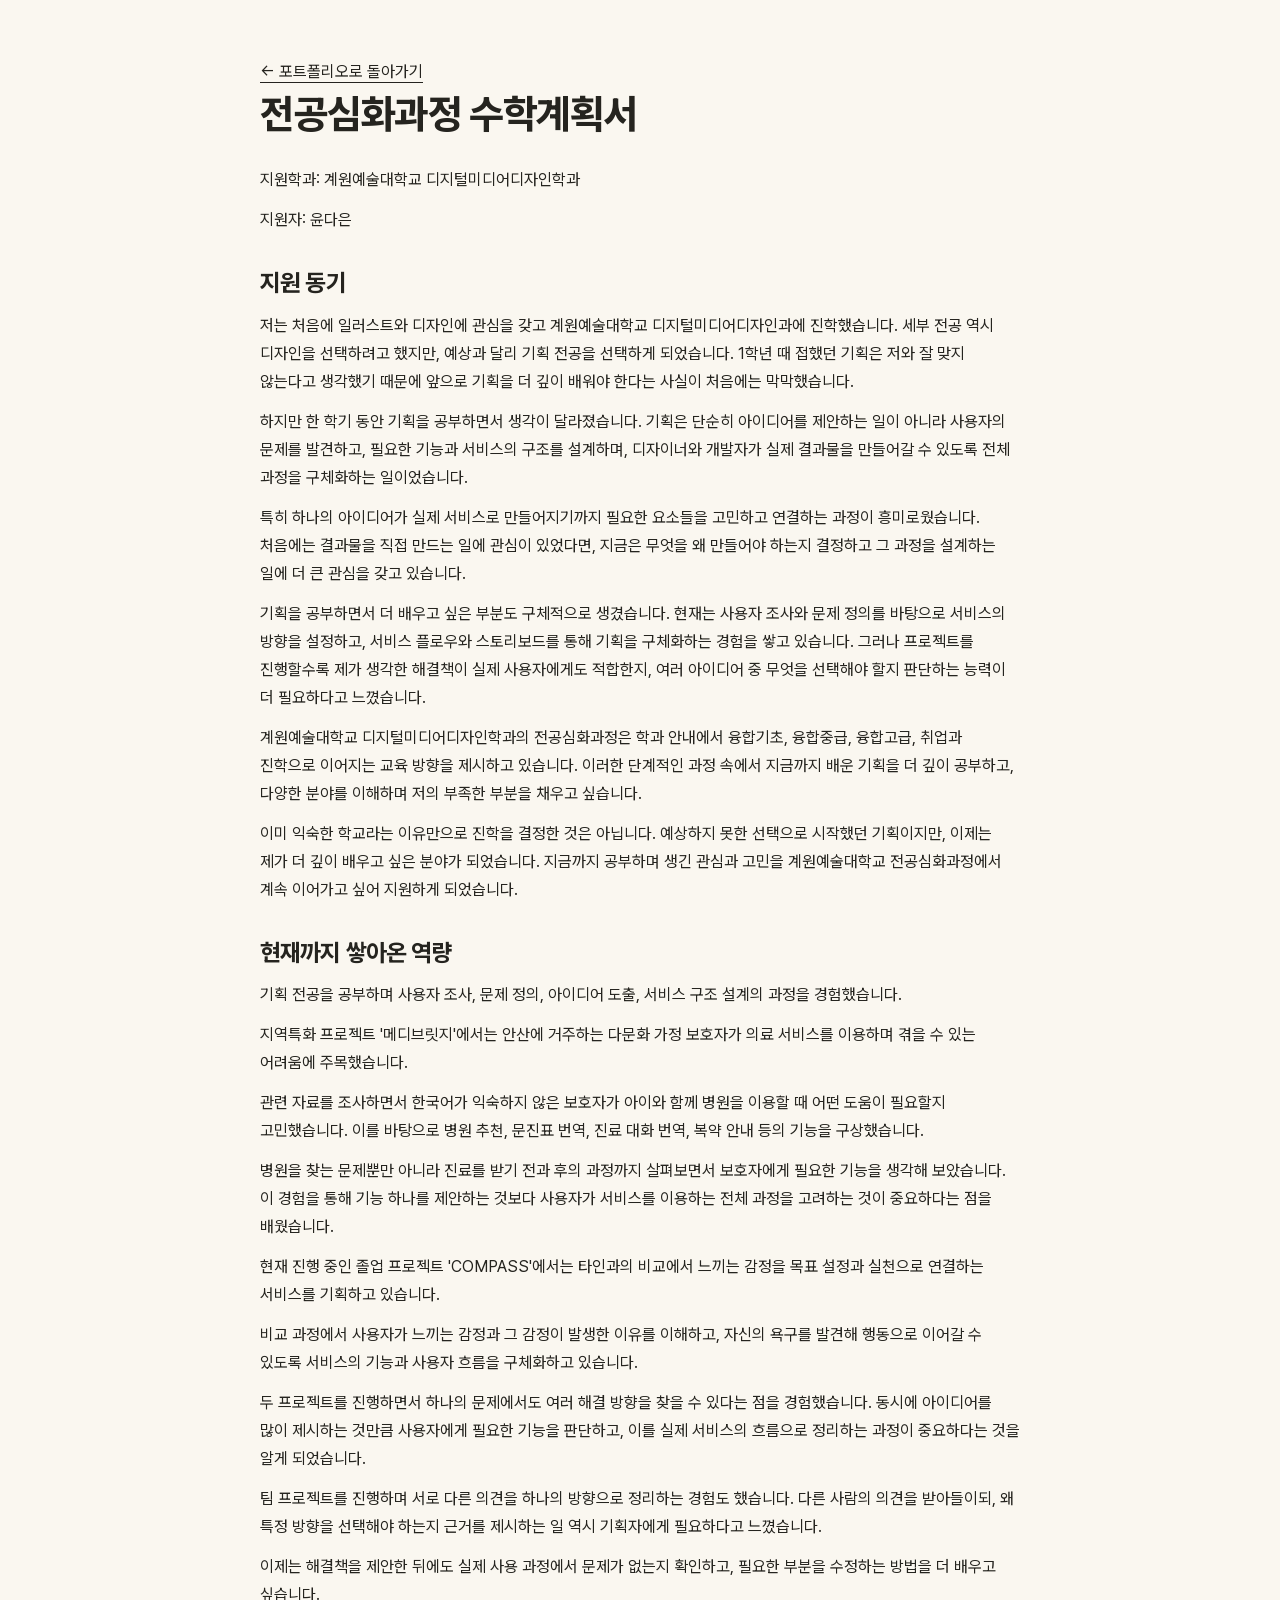
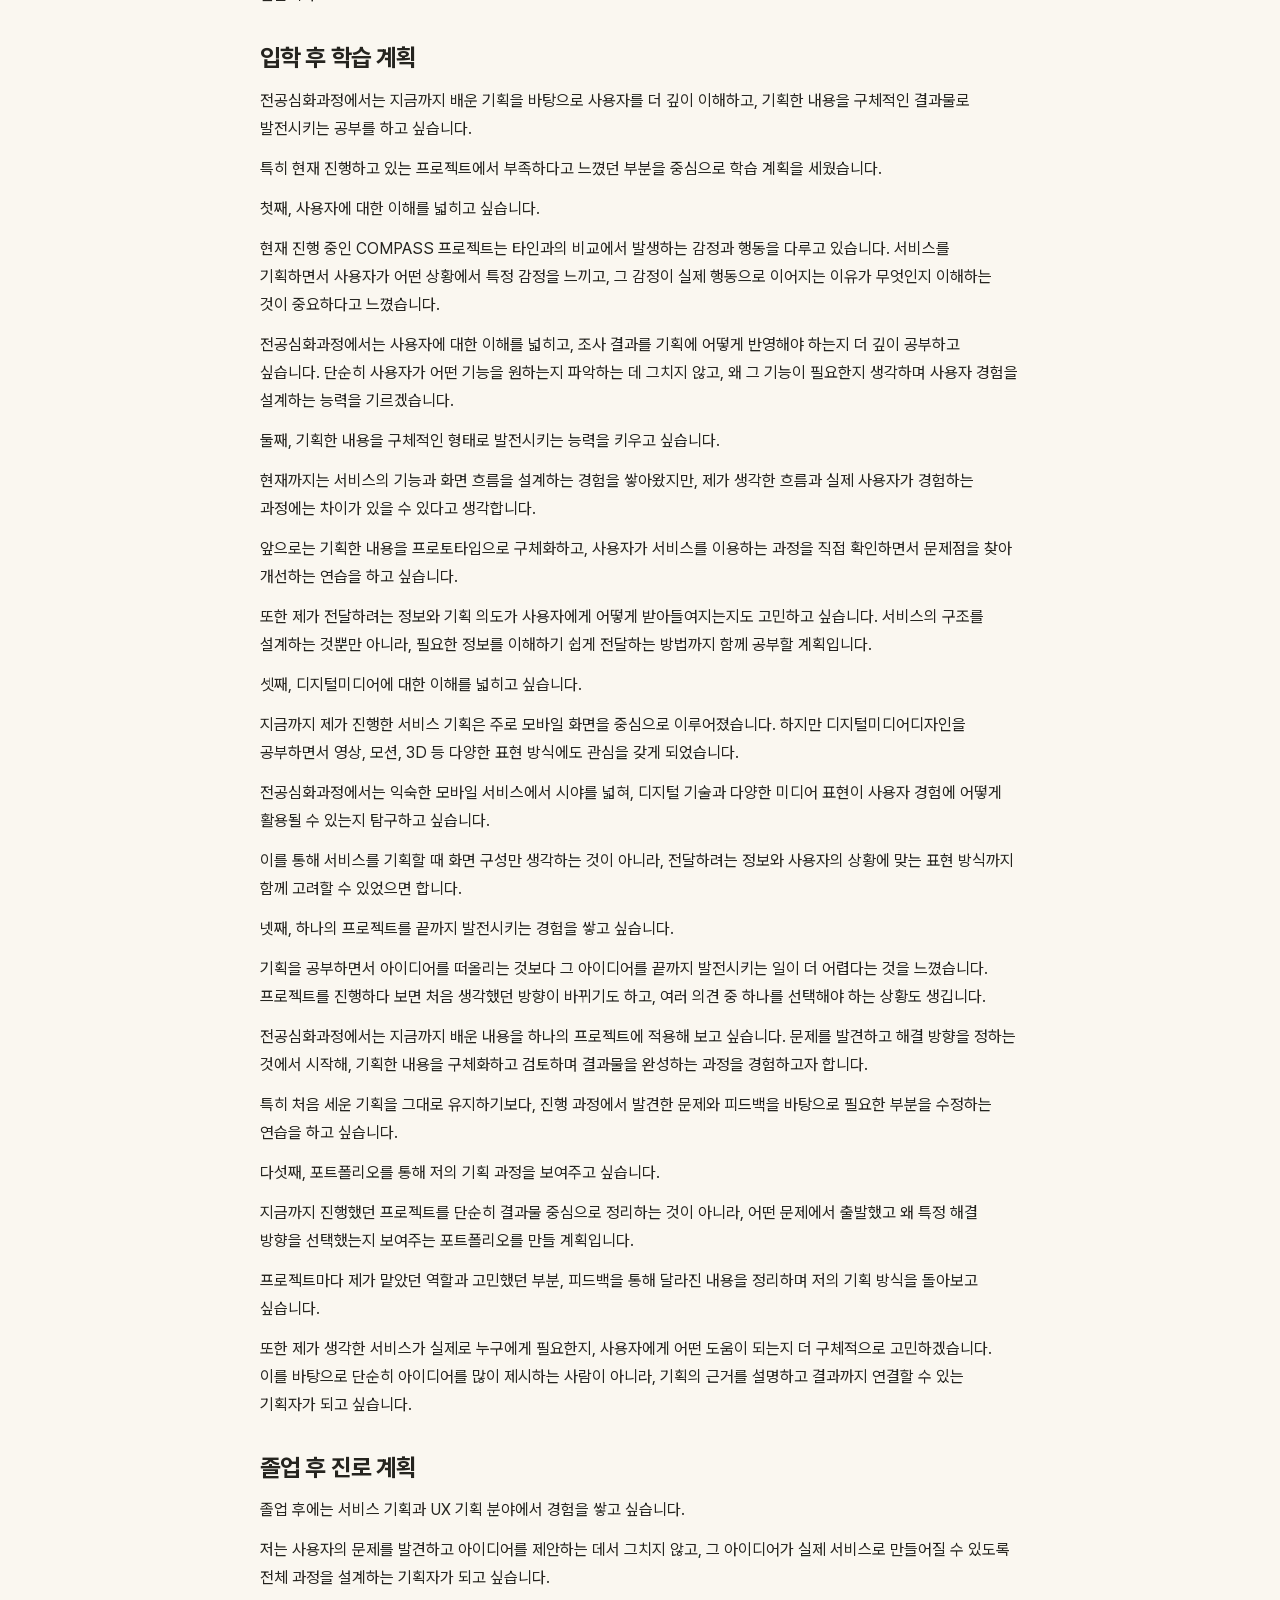
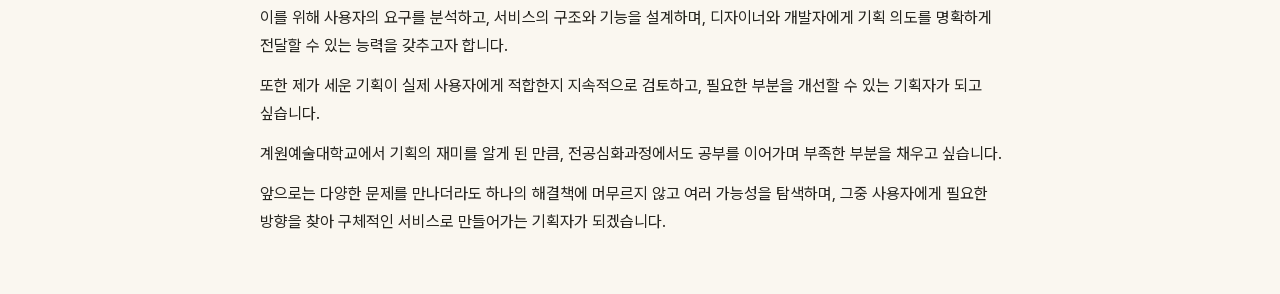
==== study-plan.html @ 2da757cf "Expand portfolio project details and add study plan" ====
<!DOCTYPE html><html lang="ko"><head><meta charset="utf-8"><meta name="viewport" content="width=device-width,initial-scale=1"><title>전공심화과정 수학계획서 | 윤다은</title><link rel="stylesheet" href="style.css"><style>
.plan{max-width:760px;padding-block:58px}.plan h2{font-size:24px;margin-top:32px}.plan h1{margin-bottom:24px}.plan p{margin-top:12px}
@media print{@page{size:A4;margin:18mm 20mm}body{background:white;color:#24211e;font-size:11pt;line-height:1.65}.plan{width:auto;max-width:none;padding:0}.plan h1{font-size:23pt}.plan h2{font-size:15pt;break-after:avoid}.plan a{display:none}.plan p{orphans:2;widows:2}}
</style></head><body><main class="wrap plan"><a href="index.html#guide">← 포트폴리오로 돌아가기</a><h1>전공심화과정 수학계획서</h1><p>지원학과: 계원예술대학교 디지털미디어디자인학과</p><p>지원자: 윤다은</p><h2>지원 동기</h2><p>저는 처음에 일러스트와 디자인에 관심을 갖고 계원예술대학교 디지털미디어디자인과에 진학했습니다. 세부 전공 역시 디자인을 선택하려고 했지만, 예상과 달리 기획 전공을 선택하게 되었습니다. 1학년 때 접했던 기획은 저와 잘 맞지 않는다고 생각했기 때문에 앞으로 기획을 더 깊이 배워야 한다는 사실이 처음에는 막막했습니다.</p><p>하지만 한 학기 동안 기획을 공부하면서 생각이 달라졌습니다. 기획은 단순히 아이디어를 제안하는 일이 아니라 사용자의 문제를 발견하고, 필요한 기능과 서비스의 구조를 설계하며, 디자이너와 개발자가 실제 결과물을 만들어갈 수 있도록 전체 과정을 구체화하는 일이었습니다.</p><p>특히 하나의 아이디어가 실제 서비스로 만들어지기까지 필요한 요소들을 고민하고 연결하는 과정이 흥미로웠습니다. 처음에는 결과물을 직접 만드는 일에 관심이 있었다면, 지금은 무엇을 왜 만들어야 하는지 결정하고 그 과정을 설계하는 일에 더 큰 관심을 갖고 있습니다.</p><p>기획을 공부하면서 더 배우고 싶은 부분도 구체적으로 생겼습니다. 현재는 사용자 조사와 문제 정의를 바탕으로 서비스의 방향을 설정하고, 서비스 플로우와 스토리보드를 통해 기획을 구체화하는 경험을 쌓고 있습니다. 그러나 프로젝트를 진행할수록 제가 생각한 해결책이 실제 사용자에게도 적합한지, 여러 아이디어 중 무엇을 선택해야 할지 판단하는 능력이 더 필요하다고 느꼈습니다.</p><p>계원예술대학교 디지털미디어디자인학과의 전공심화과정은 학과 안내에서 융합기초, 융합중급, 융합고급, 취업과 진학으로 이어지는 교육 방향을 제시하고 있습니다. 이러한 단계적인 과정 속에서 지금까지 배운 기획을 더 깊이 공부하고, 다양한 분야를 이해하며 저의 부족한 부분을 채우고 싶습니다.</p><p>이미 익숙한 학교라는 이유만으로 진학을 결정한 것은 아닙니다. 예상하지 못한 선택으로 시작했던 기획이지만, 이제는 제가 더 깊이 배우고 싶은 분야가 되었습니다. 지금까지 공부하며 생긴 관심과 고민을 계원예술대학교 전공심화과정에서 계속 이어가고 싶어 지원하게 되었습니다.</p><h2>현재까지 쌓아온 역량</h2><p>기획 전공을 공부하며 사용자 조사, 문제 정의, 아이디어 도출, 서비스 구조 설계의 과정을 경험했습니다.</p><p>지역특화 프로젝트 &#x27;메디브릿지&#x27;에서는 안산에 거주하는 다문화 가정 보호자가 의료 서비스를 이용하며 겪을 수 있는 어려움에 주목했습니다.</p><p>관련 자료를 조사하면서 한국어가 익숙하지 않은 보호자가 아이와 함께 병원을 이용할 때 어떤 도움이 필요할지 고민했습니다. 이를 바탕으로 병원 추천, 문진표 번역, 진료 대화 번역, 복약 안내 등의 기능을 구상했습니다.</p><p>병원을 찾는 문제뿐만 아니라 진료를 받기 전과 후의 과정까지 살펴보면서 보호자에게 필요한 기능을 생각해 보았습니다. 이 경험을 통해 기능 하나를 제안하는 것보다 사용자가 서비스를 이용하는 전체 과정을 고려하는 것이 중요하다는 점을 배웠습니다.</p><p>현재 진행 중인 졸업 프로젝트 &#x27;COMPASS&#x27;에서는 타인과의 비교에서 느끼는 감정을 목표 설정과 실천으로 연결하는 서비스를 기획하고 있습니다.</p><p>비교 과정에서 사용자가 느끼는 감정과 그 감정이 발생한 이유를 이해하고, 자신의 욕구를 발견해 행동으로 이어갈 수 있도록 서비스의 기능과 사용자 흐름을 구체화하고 있습니다.</p><p>두 프로젝트를 진행하면서 하나의 문제에서도 여러 해결 방향을 찾을 수 있다는 점을 경험했습니다. 동시에 아이디어를 많이 제시하는 것만큼 사용자에게 필요한 기능을 판단하고, 이를 실제 서비스의 흐름으로 정리하는 과정이 중요하다는 것을 알게 되었습니다.</p><p>팀 프로젝트를 진행하며 서로 다른 의견을 하나의 방향으로 정리하는 경험도 했습니다. 다른 사람의 의견을 받아들이되, 왜 특정 방향을 선택해야 하는지 근거를 제시하는 일 역시 기획자에게 필요하다고 느꼈습니다.</p><p>이제는 해결책을 제안한 뒤에도 실제 사용 과정에서 문제가 없는지 확인하고, 필요한 부분을 수정하는 방법을 더 배우고 싶습니다.</p><h2>입학 후 학습 계획</h2><p>전공심화과정에서는 지금까지 배운 기획을 바탕으로 사용자를 더 깊이 이해하고, 기획한 내용을 구체적인 결과물로 발전시키는 공부를 하고 싶습니다.</p><p>특히 현재 진행하고 있는 프로젝트에서 부족하다고 느꼈던 부분을 중심으로 학습 계획을 세웠습니다.</p><p>첫째, 사용자에 대한 이해를 넓히고 싶습니다.</p><p>현재 진행 중인 COMPASS 프로젝트는 타인과의 비교에서 발생하는 감정과 행동을 다루고 있습니다. 서비스를 기획하면서 사용자가 어떤 상황에서 특정 감정을 느끼고, 그 감정이 실제 행동으로 이어지는 이유가 무엇인지 이해하는 것이 중요하다고 느꼈습니다.</p><p>전공심화과정에서는 사용자에 대한 이해를 넓히고, 조사 결과를 기획에 어떻게 반영해야 하는지 더 깊이 공부하고 싶습니다. 단순히 사용자가 어떤 기능을 원하는지 파악하는 데 그치지 않고, 왜 그 기능이 필요한지 생각하며 사용자 경험을 설계하는 능력을 기르겠습니다.</p><p>둘째, 기획한 내용을 구체적인 형태로 발전시키는 능력을 키우고 싶습니다.</p><p>현재까지는 서비스의 기능과 화면 흐름을 설계하는 경험을 쌓아왔지만, 제가 생각한 흐름과 실제 사용자가 경험하는 과정에는 차이가 있을 수 있다고 생각합니다.</p><p>앞으로는 기획한 내용을 프로토타입으로 구체화하고, 사용자가 서비스를 이용하는 과정을 직접 확인하면서 문제점을 찾아 개선하는 연습을 하고 싶습니다.</p><p>또한 제가 전달하려는 정보와 기획 의도가 사용자에게 어떻게 받아들여지는지도 고민하고 싶습니다. 서비스의 구조를 설계하는 것뿐만 아니라, 필요한 정보를 이해하기 쉽게 전달하는 방법까지 함께 공부할 계획입니다.</p><p>셋째, 디지털미디어에 대한 이해를 넓히고 싶습니다.</p><p>지금까지 제가 진행한 서비스 기획은 주로 모바일 화면을 중심으로 이루어졌습니다. 하지만 디지털미디어디자인을 공부하면서 영상, 모션, 3D 등 다양한 표현 방식에도 관심을 갖게 되었습니다.</p><p>전공심화과정에서는 익숙한 모바일 서비스에서 시야를 넓혀, 디지털 기술과 다양한 미디어 표현이 사용자 경험에 어떻게 활용될 수 있는지 탐구하고 싶습니다.</p><p>이를 통해 서비스를 기획할 때 화면 구성만 생각하는 것이 아니라, 전달하려는 정보와 사용자의 상황에 맞는 표현 방식까지 함께 고려할 수 있었으면 합니다.</p><p>넷째, 하나의 프로젝트를 끝까지 발전시키는 경험을 쌓고 싶습니다.</p><p>기획을 공부하면서 아이디어를 떠올리는 것보다 그 아이디어를 끝까지 발전시키는 일이 더 어렵다는 것을 느꼈습니다. 프로젝트를 진행하다 보면 처음 생각했던 방향이 바뀌기도 하고, 여러 의견 중 하나를 선택해야 하는 상황도 생깁니다.</p><p>전공심화과정에서는 지금까지 배운 내용을 하나의 프로젝트에 적용해 보고 싶습니다. 문제를 발견하고 해결 방향을 정하는 것에서 시작해, 기획한 내용을 구체화하고 검토하며 결과물을 완성하는 과정을 경험하고자 합니다.</p><p>특히 처음 세운 기획을 그대로 유지하기보다, 진행 과정에서 발견한 문제와 피드백을 바탕으로 필요한 부분을 수정하는 연습을 하고 싶습니다.</p><p>다섯째, 포트폴리오를 통해 저의 기획 과정을 보여주고 싶습니다.</p><p>지금까지 진행했던 프로젝트를 단순히 결과물 중심으로 정리하는 것이 아니라, 어떤 문제에서 출발했고 왜 특정 해결 방향을 선택했는지 보여주는 포트폴리오를 만들 계획입니다.</p><p>프로젝트마다 제가 맡았던 역할과 고민했던 부분, 피드백을 통해 달라진 내용을 정리하며 저의 기획 방식을 돌아보고 싶습니다.</p><p>또한 제가 생각한 서비스가 실제로 누구에게 필요한지, 사용자에게 어떤 도움이 되는지 더 구체적으로 고민하겠습니다. 이를 바탕으로 단순히 아이디어를 많이 제시하는 사람이 아니라, 기획의 근거를 설명하고 결과까지 연결할 수 있는 기획자가 되고 싶습니다.</p><h2>졸업 후 진로 계획</h2><p>졸업 후에는 서비스 기획과 UX 기획 분야에서 경험을 쌓고 싶습니다.</p><p>저는 사용자의 문제를 발견하고 아이디어를 제안하는 데서 그치지 않고, 그 아이디어가 실제 서비스로 만들어질 수 있도록 전체 과정을 설계하는 기획자가 되고 싶습니다.</p><p>이를 위해 사용자의 요구를 분석하고, 서비스의 구조와 기능을 설계하며, 디자이너와 개발자에게 기획 의도를 명확하게 전달할 수 있는 능력을 갖추고자 합니다.</p><p>또한 제가 세운 기획이 실제 사용자에게 적합한지 지속적으로 검토하고, 필요한 부분을 개선할 수 있는 기획자가 되고 싶습니다.</p><p>계원예술대학교에서 기획의 재미를 알게 된 만큼, 전공심화과정에서도 공부를 이어가며 부족한 부분을 채우고 싶습니다.</p><p>앞으로는 다양한 문제를 만나더라도 하나의 해결책에 머무르지 않고 여러 가능성을 탐색하며, 그중 사용자에게 필요한 방향을 찾아 구체적인 서비스로 만들어가는 기획자가 되겠습니다.</p></main></body></html>
---- style.css ----
@font-face{font-family:Pretendard;src:url('assets/PretendardVariable.woff2') format('woff2');font-weight:100 900;font-display:swap}
:root{--paper:#faf7f0;--ink:#25241f;--muted:#67645c;--line:#ddd8cf;--orange:#c84e0a;--pale:#f4e8d9;--white:#fffdf9;--gray:#ecebe7;--max:1120px}*{box-sizing:border-box}html{scroll-behavior:smooth;scroll-padding-top:92px}body{margin:0;background:var(--paper);color:var(--ink);font:16px/1.75 Pretendard,Arial,sans-serif;word-break:keep-all}body.modal-open{overflow:hidden}a{color:inherit;text-underline-offset:5px;text-decoration-thickness:1px}a:hover{color:var(--orange)}button{font:inherit;cursor:pointer}button:disabled{cursor:default}button,a,summary{touch-action:manipulation}a:focus-visible,button:focus-visible,summary:focus-visible{outline:3px solid var(--orange);outline-offset:5px}img{display:block;max-width:100%;height:auto}h1,h2,h3,p,figure,blockquote{margin:0}h1,h2,h3{line-height:1.4;letter-spacing:-.035em}h1{font-size:40px;font-weight:750}h2{font-size:30px;font-weight:720}h3{font-size:21px;font-weight:700}p+p{margin-top:16px}.wrap{width:min(var(--max),calc(100% - 80px));margin-inline:auto}.section{padding-block:88px;border-bottom:1px solid var(--line)}.eyebrow{display:block;color:var(--orange);font-size:12px;letter-spacing:.12em;font-weight:750;margin-bottom:14px}.lead{color:var(--muted);font-size:18px;margin-top:16px;max-width:770px}.section-head{margin-bottom:34px}.muted{color:var(--muted)}.btn{display:inline-flex;align-items:center;justify-content:center;gap:12px;border:1px solid var(--line);background:transparent;border-radius:4px;padding:11px 18px;line-height:1.5;text-decoration:none;font-size:14px;font-weight:600}.btn:hover{border-color:var(--orange)}.btn.primary{background:var(--orange);border-color:var(--orange);color:white}.btn:disabled{background:#eeece7;color:#8c8982;border-color:#ddd9d2}.actions{display:flex;gap:12px;flex-wrap:wrap;margin-top:28px}.text-link{font-size:14px;font-weight:650}.skip{position:fixed;left:16px;top:-100px;z-index:200;background:var(--white);padding:10px}.skip:focus{top:10px}.top-banner{height:190px;overflow:hidden;background:#f7efe1}.top-banner img{width:100%;height:100%;object-fit:cover;object-position:center 45%}.home-intro{display:grid;grid-template-columns:218px 1fr;gap:54px;padding-block:64px 72px;align-items:start}.profile{width:218px;aspect-ratio:3/4;object-fit:cover;border-radius:3px}.home-intro h1{font-size:34px;margin-bottom:23px}.home-intro .intro-copy{max-width:780px;color:#535149}.home-intro .intro-copy p{line-height:1.9}.personal{display:grid;grid-template-columns:1fr 1fr;gap:4px 24px;margin-top:24px;padding-top:18px;border-top:1px solid var(--line);font-size:13px;color:var(--muted)}.personal a{text-decoration:none}.site-nav{position:sticky;top:0;z-index:30;border-block:1px solid var(--line);background:rgba(250,247,240,.97)}.nav-inner{display:flex;align-items:center;justify-content:space-between;min-height:72px;gap:24px}.brand{display:flex;align-items:center;gap:10px;text-decoration:none;font-weight:750;font-size:14px;white-space:nowrap}.brand-dot{display:inline-block;width:17px;height:17px;background:var(--orange);border-radius:50%}.nav-links{display:flex;gap:25px}.nav-links a{text-decoration:none;font-size:12px;font-weight:650;letter-spacing:.015em;padding-block:22px;border-bottom:2px solid transparent}.nav-links a[aria-current]{color:var(--orange);border-bottom-color:var(--orange)}.document-grid{display:grid;grid-template-columns:1fr 1fr 1fr;gap:24px}.document-card{padding:27px;border:1px solid var(--line);border-radius:4px}.document-card p{font-size:14px;color:var(--muted);margin-top:10px}.jump-links{display:grid;gap:6px;margin-top:12px;font-size:14px}.two-col{display:grid;grid-template-columns:1fr 1fr;gap:60px}.subheading{font-size:18px;margin-bottom:22px}.timeline{margin:0;padding:0;list-style:none}.timeline li{display:grid;grid-template-columns:83px 1fr;gap:20px;padding-block:17px;border-bottom:1px solid var(--line)}.timeline li:first-child{padding-top:0}.timeline time{color:var(--muted);font-size:13px}.timeline strong{font-size:16px;font-weight:650}.timeline small{display:block;color:var(--muted);font-size:13px;line-height:1.7;margin-top:3px}.project-grid{display:grid;grid-template-columns:repeat(3,1fr);gap:30px 24px}.project-card{display:block;text-decoration:none;border:1px solid var(--line);border-radius:4px;overflow:hidden;background:var(--white)}.project-card:hover{border-color:#bf9c80}.project-card:hover h3{color:var(--orange)}.project-thumb{aspect-ratio:16/9;background:var(--gray);display:flex;align-items:center;justify-content:center}.project-thumb img{height:100%;width:100%;object-fit:cover;object-position:center top}.project-thumb .placeholder{border:0;min-height:0;font-size:12px}.project-copy{padding:22px}.project-copy h3{font-size:21px;margin-bottom:8px}.project-copy p{font-size:14px;line-height:1.8;min-height:52px;color:#55534d}.tags{display:flex;flex-wrap:wrap;gap:5px;margin-top:18px}.tag{font-size:11px;background:#eeeae3;padding:3px 7px;border-radius:2px;color:#5b5750}.project-meta{color:var(--muted);font-size:12px;margin-top:13px}.center-actions{text-align:center;margin-top:34px}.filters{display:flex;gap:8px;flex-wrap:wrap;margin-bottom:30px}.filter{border:1px solid var(--line);background:transparent;color:var(--muted);padding:9px 16px;border-radius:4px;font-size:13px}.filter[aria-pressed=true]{background:var(--ink);border-color:var(--ink);color:var(--white)}[hidden]{display:none!important}.filter-empty{padding:30px}.story-list{display:grid;gap:0}.story-row{display:grid;grid-template-columns:74px 1fr;gap:20px;padding-block:28px;border-bottom:1px solid var(--line)}.story-row:first-child{padding-top:0}.story-row:last-child{border-bottom:0;padding-bottom:0}.story-index{color:#a8a193;font-size:32px;font-weight:350}.story-row p{color:var(--muted);margin-top:10px;max-width:770px}.story-row a{display:inline-block;margin-top:15px}.working-grid{display:grid;grid-template-columns:repeat(3,1fr);gap:36px}.working-grid p{color:var(--muted);font-size:15px;margin-top:12px}.career-list details{border-bottom:1px solid var(--line);padding-block:18px}.career-list details:first-child{padding-top:0}.career-list summary{cursor:pointer;display:flex;align-items:center;justify-content:space-between;gap:20px;list-style:none;font-size:15px}.career-list summary::-webkit-details-marker{display:none}.career-list summary::after{content:'+';font-size:22px;color:var(--orange)}.career-list details[open] summary::after{content:'−'}.career-list time{display:block;font-size:12px;color:var(--muted)}.career-list details p{font-size:14px;color:var(--muted);padding-top:12px}.skills-table{width:100%;border-collapse:collapse;text-align:left;font-size:15px}.skills-table th{font-size:13px;color:var(--muted);padding:14px 18px;border-block:1px solid var(--line);font-weight:600}.skills-table td{padding:19px 18px;border-bottom:1px solid var(--line)}.skills-table td:first-child{font-weight:650;width:23%}.related{margin-top:30px}.related-links{display:grid;margin-top:12px;max-width:360px}.related-links a{padding-block:8px}.tool-list{display:grid;gap:0}.tool-row{display:grid;grid-template-columns:35px 1fr auto;align-items:center;gap:12px;padding-block:16px;border-bottom:1px solid var(--line)}.tool-symbol{height:30px;width:30px;border:1px solid #d9c9b5;color:var(--orange);display:grid;place-items:center;font-size:12px;font-weight:700;border-radius:4px}.tool-name{font-weight:650;font-size:16px}.tool-purpose{display:block;font-size:13px;color:var(--muted)}.rating{font-size:13px;color:var(--muted);font-variant-numeric:tabular-nums}.rating-bars{display:flex;gap:3px;margin-top:4px}.rating-bars i{width:10px;height:7px;background:#ded8ce}.rating-bars i.on{background:#756757}.contact-layout{display:flex;gap:40px;justify-content:space-between;align-items:center}.contact-art{width:170px;height:150px;object-fit:cover;object-position:center 60%;border-radius:4px}.contact-links{display:flex;gap:30px;flex-wrap:wrap;margin-top:26px;font-size:15px}.contact-links span{display:block;font-size:12px;color:var(--muted);margin-bottom:4px}.footer{display:flex;justify-content:space-between;align-items:center;gap:20px;padding-block:28px;font-size:12px;color:var(--muted)}.footer a{text-decoration:none}.detail-nav{position:sticky;top:0;z-index:30;border-bottom:1px solid var(--line);background:rgba(250,247,240,.97)}.breadcrumbs{display:flex;align-items:center;gap:14px;font-size:13px;min-height:66px;flex-wrap:wrap;padding-block:15px}.breadcrumbs a{text-decoration:none}.breadcrumbs span{color:#a69d90}.breadcrumbs strong{color:var(--orange);font-weight:700}.detail-hero{padding-top:36px}.detail-cover{background:#f5f6f4;border:1px solid var(--line);height:390px;display:flex;align-items:center;justify-content:center;overflow:hidden}.detail-cover img{width:100%;height:100%;object-fit:contain}.detail-title{margin-top:32px}.detail-title h1{font-size:44px;letter-spacing:-.04em}.detail-info{display:grid;grid-template-columns:1fr 1fr;margin:30px 0 0;border-top:1px solid var(--line);padding-top:24px;gap:16px 50px;font-size:14px}.detail-info>div{display:grid;grid-template-columns:90px 1fr;gap:15px;align-items:start}.detail-info dt{font-weight:650}.detail-info dd{margin:0;color:var(--muted)}.placeholder{display:flex;align-items:center;justify-content:center;min-height:130px;padding:25px;background:var(--gray);color:#696660;border:1px solid #dedbd5;text-align:center;font-size:14px}.placeholder.compact{min-height:0;padding:10px 16px;font-size:13px;justify-content:start}.detail-info .placeholder{font-size:12px;padding:4px 9px;min-height:0}.detail-hero .actions{justify-content:space-between}.deliverable-grid{display:grid;grid-template-columns:1fr 1fr;gap:24px}.document-card .actions{margin-top:20px}.external-link{display:flex;justify-content:space-between;padding:17px 22px;border:1px solid var(--line);border-radius:4px;margin-top:22px;text-decoration:none;font-size:14px;font-weight:650}.wide-figure{margin-top:32px}.wide-figure img{width:100%;border:1px solid var(--line)}figcaption{font-size:12px;color:var(--muted);margin-top:11px;line-height:1.7}.narrative{max-width:800px}.narrative>p{font-size:17px;line-height:1.95}.narrative h3{font-size:21px;margin-bottom:16px}.intro-block{padding-block:27px;border-bottom:1px solid var(--line)}.intro-block:first-child{padding-top:0}.intro-block:last-child{border:0;padding-bottom:0}.intro-block p{color:#57544d}.source-line{font-size:12px;color:var(--muted);margin-top:20px}.preview-grid{display:grid;grid-template-columns:1fr 1fr;gap:32px 24px}.image-button{padding:0;border:1px solid var(--line);display:block;width:100%;background:#151515;overflow:hidden;border-radius:3px}.image-button img{width:100%;height:auto}.preview-grid h3{font-size:18px;margin-bottom:12px}.preview-note{font-size:12px;color:var(--muted);margin-top:9px}.contribution{margin:0;padding:0;list-style:none}.contribution li{padding-block:22px;border-bottom:1px solid var(--line)}.contribution li:first-child{padding-top:0}.contribution strong{display:block;font-size:18px;margin-bottom:10px}.contribution p{font-size:15px;color:var(--muted);line-height:1.9}.reflection h3{font-size:20px;margin-bottom:14px}.reflection p{color:#57544d;font-size:15px;line-height:1.95}.reflection h3:not(:first-child){margin-top:28px}.reflection blockquote{margin-top:24px;padding:18px 20px;border-left:3px solid var(--orange);background:var(--pale);font-size:16px;line-height:1.9}.quote-source{font-size:12px;color:var(--muted);margin-top:10px}.process-grid{display:grid;grid-template-columns:repeat(3,1fr);gap:24px}.process-card h3{margin-top:20px;font-size:18px}.process-card p{color:var(--muted);font-size:14px;margin-top:10px;line-height:1.85}.process-card .image-button{height:240px;background:var(--gray)}.process-card .image-button img{width:100%;height:100%;object-fit:contain}.process-date{font-size:12px;color:var(--orange);margin-top:12px}.next-grid{display:grid;grid-template-columns:1fr 1fr;gap:24px}.next-grid .project-card{display:grid;grid-template-columns:150px 1fr;align-items:center}.next-grid .project-thumb{height:100%;aspect-ratio:auto}.next-grid .project-copy p{min-height:0}.detail-bottom-actions{display:flex;justify-content:space-between;gap:20px;margin-top:36px}.detail-bottom-actions a{font-size:14px}.image-dialog{border:0;padding:0;width:min(1400px,94vw);max-width:94vw;max-height:94vh;background:var(--white);border-radius:5px;color:var(--ink)}.image-dialog::backdrop{background:#191815d9}.dialog-bar{position:sticky;top:0;display:flex;align-items:center;justify-content:space-between;gap:20px;background:var(--white);padding:13px 20px;border-bottom:1px solid var(--line)}.dialog-title{font-size:14px;font-weight:650}.dialog-close{background:transparent;border:1px solid var(--line);padding:5px 14px;border-radius:3px;font-size:14px}.dialog-image{width:100%;height:auto}.placeholder-page{min-height:55vh;padding-block:60px}.placeholder-page h1{margin-bottom:28px}.placeholder-page .placeholder{min-height:250px}.placeholder-page .actions{margin-top:30px}
@media(prefers-reduced-motion:reduce){html{scroll-behavior:auto}}
@media(min-width:1500px){.wrap{--max:1160px}}
@media(max-width:1000px){.wrap{width:calc(100% - 48px)}.nav-links{gap:16px}.brand{font-size:12px}.home-intro{gap:32px}.home-intro h1{font-size:28px}.document-grid{gap:15px}.document-card{padding:22px}.two-col{gap:35px}.project-grid{gap:20px 16px}.project-copy{padding:17px}.project-copy h3{font-size:19px}.process-card .image-button{height:200px}}
@media(max-width:760px){body{font-size:15px}.wrap{width:calc(100% - 40px)}.section{padding-block:56px}h1{font-size:30px}h2{font-size:25px}h3{font-size:19px}.top-banner{height:130px}.home-intro{grid-template-columns:100px 1fr;gap:24px;padding-block:35px 45px}.profile{width:100px}.home-intro h1{font-size:25px}.home-intro .intro-copy{grid-column:1/-1}.home-intro>div{display:contents}.home-intro h1{grid-column:2;grid-row:1;margin:0;align-self:center}.home-intro .intro-copy{margin-top:0}.personal{grid-column:1/-1;grid-template-columns:1fr;margin-top:0;gap:3px}.nav-inner{display:block;min-height:0}.brand{display:none}.nav-links{gap:24px;overflow-x:auto;white-space:nowrap}.nav-links a{font-size:11px;padding-block:17px}.document-grid{grid-template-columns:1fr}.two-col{grid-template-columns:1fr;gap:38px}.project-grid{grid-template-columns:1fr 1fr;gap:20px 14px}.project-copy p{font-size:13px;min-height:70px}.project-copy{padding:16px}.project-copy h3{font-size:18px}.tag{font-size:10px}.project-meta{font-size:11px}.working-grid{grid-template-columns:1fr;gap:26px}.story-row{grid-template-columns:40px 1fr;gap:12px}.story-index{font-size:25px}.skills-table{font-size:13px}.skills-table th,.skills-table td{padding:14px 7px}.skills-table td:first-child{width:27%}.contact-art{display:none}.contact-links{gap:20px}.footer{align-items:start;flex-direction:column;gap:8px}.detail-cover{height:auto;aspect-ratio:16/10}.detail-title h1{font-size:34px}.detail-info{grid-template-columns:1fr;gap:14px}.detail-info>div{grid-template-columns:85px 1fr;gap:15px}.detail-hero .actions{justify-content:start}.deliverable-grid{grid-template-columns:1fr;gap:16px}.preview-grid{gap:25px 16px}.preview-grid h3{font-size:16px}.process-grid{grid-template-columns:1fr;gap:35px}.process-card .image-button{height:auto;max-height:380px}.process-card .image-button img{height:320px}.next-grid{grid-template-columns:1fr}.next-grid .project-card{grid-template-columns:110px 1fr}.breadcrumbs{gap:10px;font-size:12px}.narrative>p{font-size:16px}.lead{font-size:16px}.skills-scroll{overflow-x:auto}.dialog-bar{padding:10px 14px}.dialog-title{font-size:12px}}
@media(max-width:420px){.project-grid{grid-template-columns:1fr}.project-copy p{min-height:0}.project-thumb{aspect-ratio:16/9}.home-intro h1{font-size:22px}.home-intro{gap:17px}.preview-grid{grid-template-columns:1fr}.personal{font-size:12px}.detail-bottom-actions{font-size:12px}.btn{padding:10px 14px}}

.tool-icon{display:block;width:32px;height:32px;object-fit:contain;padding:0;border:0;border-radius:0;background:transparent}
@media(max-width:1000px) and (min-width:761px){.site-nav .brand{display:none}.nav-inner{justify-content:center}}

.detail-cover{height:auto;aspect-ratio:688/460;border:0;background:transparent}.detail-cover img{width:100%;height:100%;object-fit:cover}.compass-sequence{display:grid;gap:0;margin-top:0}.compass-sequence .image-button{display:block;width:100%;border:0;border-radius:0;padding:0;background:transparent}.compass-sequence img{width:100%;height:auto;display:block}

.project-card[hidden]{display:none}.storyboard-thumb img{object-fit:contain;object-position:center}.detail-hero .detail-cover:has(img[src$="compass-thumbnail.svg"]){aspect-ratio:1780/1080}.detail-hero .detail-cover:has(img[src$="-cover.png"]){aspect-ratio:16/9}.preview-grid .image-button img{object-fit:contain}
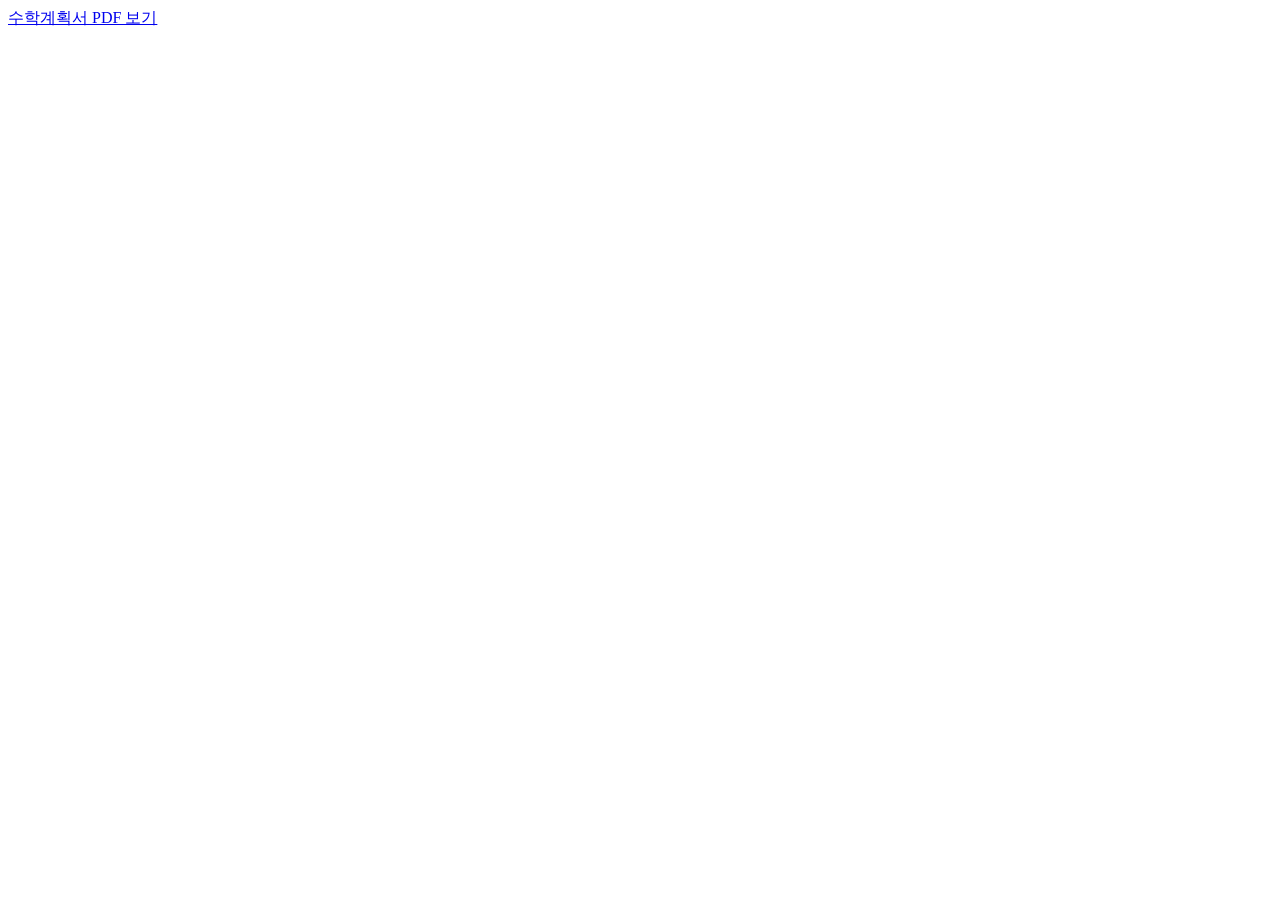
==== commit 22ccf0ca: "Replace portfolio study plan PDF" ====
--- a/study-plan.html
+++ b/study-plan.html
@@ -1,4 +1,12 @@
-<!DOCTYPE html><html lang="ko"><head><meta charset="utf-8"><meta name="viewport" content="width=device-width,initial-scale=1"><title>전공심화과정 수학계획서 | 윤다은</title><link rel="stylesheet" href="style.css"><style>
-.plan{max-width:760px;padding-block:58px}.plan h2{font-size:24px;margin-top:32px}.plan h1{margin-bottom:24px}.plan p{margin-top:12px}
-@media print{@page{size:A4;margin:18mm 20mm}body{background:white;color:#24211e;font-size:11pt;line-height:1.65}.plan{width:auto;max-width:none;padding:0}.plan h1{font-size:23pt}.plan h2{font-size:15pt;break-after:avoid}.plan a{display:none}.plan p{orphans:2;widows:2}}
-</style></head><body><main class="wrap plan"><a href="index.html#guide">← 포트폴리오로 돌아가기</a><h1>전공심화과정 수학계획서</h1><p>지원학과: 계원예술대학교 디지털미디어디자인학과</p><p>지원자: 윤다은</p><h2>지원 동기</h2><p>저는 처음에 일러스트와 디자인에 관심을 갖고 계원예술대학교 디지털미디어디자인과에 진학했습니다. 세부 전공 역시 디자인을 선택하려고 했지만, 예상과 달리 기획 전공을 선택하게 되었습니다. 1학년 때 접했던 기획은 저와 잘 맞지 않는다고 생각했기 때문에 앞으로 기획을 더 깊이 배워야 한다는 사실이 처음에는 막막했습니다.</p><p>하지만 한 학기 동안 기획을 공부하면서 생각이 달라졌습니다. 기획은 단순히 아이디어를 제안하는 일이 아니라 사용자의 문제를 발견하고, 필요한 기능과 서비스의 구조를 설계하며, 디자이너와 개발자가 실제 결과물을 만들어갈 수 있도록 전체 과정을 구체화하는 일이었습니다.</p><p>특히 하나의 아이디어가 실제 서비스로 만들어지기까지 필요한 요소들을 고민하고 연결하는 과정이 흥미로웠습니다. 처음에는 결과물을 직접 만드는 일에 관심이 있었다면, 지금은 무엇을 왜 만들어야 하는지 결정하고 그 과정을 설계하는 일에 더 큰 관심을 갖고 있습니다.</p><p>기획을 공부하면서 더 배우고 싶은 부분도 구체적으로 생겼습니다. 현재는 사용자 조사와 문제 정의를 바탕으로 서비스의 방향을 설정하고, 서비스 플로우와 스토리보드를 통해 기획을 구체화하는 경험을 쌓고 있습니다. 그러나 프로젝트를 진행할수록 제가 생각한 해결책이 실제 사용자에게도 적합한지, 여러 아이디어 중 무엇을 선택해야 할지 판단하는 능력이 더 필요하다고 느꼈습니다.</p><p>계원예술대학교 디지털미디어디자인학과의 전공심화과정은 학과 안내에서 융합기초, 융합중급, 융합고급, 취업과 진학으로 이어지는 교육 방향을 제시하고 있습니다. 이러한 단계적인 과정 속에서 지금까지 배운 기획을 더 깊이 공부하고, 다양한 분야를 이해하며 저의 부족한 부분을 채우고 싶습니다.</p><p>이미 익숙한 학교라는 이유만으로 진학을 결정한 것은 아닙니다. 예상하지 못한 선택으로 시작했던 기획이지만, 이제는 제가 더 깊이 배우고 싶은 분야가 되었습니다. 지금까지 공부하며 생긴 관심과 고민을 계원예술대학교 전공심화과정에서 계속 이어가고 싶어 지원하게 되었습니다.</p><h2>현재까지 쌓아온 역량</h2><p>기획 전공을 공부하며 사용자 조사, 문제 정의, 아이디어 도출, 서비스 구조 설계의 과정을 경험했습니다.</p><p>지역특화 프로젝트 &#x27;메디브릿지&#x27;에서는 안산에 거주하는 다문화 가정 보호자가 의료 서비스를 이용하며 겪을 수 있는 어려움에 주목했습니다.</p><p>관련 자료를 조사하면서 한국어가 익숙하지 않은 보호자가 아이와 함께 병원을 이용할 때 어떤 도움이 필요할지 고민했습니다. 이를 바탕으로 병원 추천, 문진표 번역, 진료 대화 번역, 복약 안내 등의 기능을 구상했습니다.</p><p>병원을 찾는 문제뿐만 아니라 진료를 받기 전과 후의 과정까지 살펴보면서 보호자에게 필요한 기능을 생각해 보았습니다. 이 경험을 통해 기능 하나를 제안하는 것보다 사용자가 서비스를 이용하는 전체 과정을 고려하는 것이 중요하다는 점을 배웠습니다.</p><p>현재 진행 중인 졸업 프로젝트 &#x27;COMPASS&#x27;에서는 타인과의 비교에서 느끼는 감정을 목표 설정과 실천으로 연결하는 서비스를 기획하고 있습니다.</p><p>비교 과정에서 사용자가 느끼는 감정과 그 감정이 발생한 이유를 이해하고, 자신의 욕구를 발견해 행동으로 이어갈 수 있도록 서비스의 기능과 사용자 흐름을 구체화하고 있습니다.</p><p>두 프로젝트를 진행하면서 하나의 문제에서도 여러 해결 방향을 찾을 수 있다는 점을 경험했습니다. 동시에 아이디어를 많이 제시하는 것만큼 사용자에게 필요한 기능을 판단하고, 이를 실제 서비스의 흐름으로 정리하는 과정이 중요하다는 것을 알게 되었습니다.</p><p>팀 프로젝트를 진행하며 서로 다른 의견을 하나의 방향으로 정리하는 경험도 했습니다. 다른 사람의 의견을 받아들이되, 왜 특정 방향을 선택해야 하는지 근거를 제시하는 일 역시 기획자에게 필요하다고 느꼈습니다.</p><p>이제는 해결책을 제안한 뒤에도 실제 사용 과정에서 문제가 없는지 확인하고, 필요한 부분을 수정하는 방법을 더 배우고 싶습니다.</p><h2>입학 후 학습 계획</h2><p>전공심화과정에서는 지금까지 배운 기획을 바탕으로 사용자를 더 깊이 이해하고, 기획한 내용을 구체적인 결과물로 발전시키는 공부를 하고 싶습니다.</p><p>특히 현재 진행하고 있는 프로젝트에서 부족하다고 느꼈던 부분을 중심으로 학습 계획을 세웠습니다.</p><p>첫째, 사용자에 대한 이해를 넓히고 싶습니다.</p><p>현재 진행 중인 COMPASS 프로젝트는 타인과의 비교에서 발생하는 감정과 행동을 다루고 있습니다. 서비스를 기획하면서 사용자가 어떤 상황에서 특정 감정을 느끼고, 그 감정이 실제 행동으로 이어지는 이유가 무엇인지 이해하는 것이 중요하다고 느꼈습니다.</p><p>전공심화과정에서는 사용자에 대한 이해를 넓히고, 조사 결과를 기획에 어떻게 반영해야 하는지 더 깊이 공부하고 싶습니다. 단순히 사용자가 어떤 기능을 원하는지 파악하는 데 그치지 않고, 왜 그 기능이 필요한지 생각하며 사용자 경험을 설계하는 능력을 기르겠습니다.</p><p>둘째, 기획한 내용을 구체적인 형태로 발전시키는 능력을 키우고 싶습니다.</p><p>현재까지는 서비스의 기능과 화면 흐름을 설계하는 경험을 쌓아왔지만, 제가 생각한 흐름과 실제 사용자가 경험하는 과정에는 차이가 있을 수 있다고 생각합니다.</p><p>앞으로는 기획한 내용을 프로토타입으로 구체화하고, 사용자가 서비스를 이용하는 과정을 직접 확인하면서 문제점을 찾아 개선하는 연습을 하고 싶습니다.</p><p>또한 제가 전달하려는 정보와 기획 의도가 사용자에게 어떻게 받아들여지는지도 고민하고 싶습니다. 서비스의 구조를 설계하는 것뿐만 아니라, 필요한 정보를 이해하기 쉽게 전달하는 방법까지 함께 공부할 계획입니다.</p><p>셋째, 디지털미디어에 대한 이해를 넓히고 싶습니다.</p><p>지금까지 제가 진행한 서비스 기획은 주로 모바일 화면을 중심으로 이루어졌습니다. 하지만 디지털미디어디자인을 공부하면서 영상, 모션, 3D 등 다양한 표현 방식에도 관심을 갖게 되었습니다.</p><p>전공심화과정에서는 익숙한 모바일 서비스에서 시야를 넓혀, 디지털 기술과 다양한 미디어 표현이 사용자 경험에 어떻게 활용될 수 있는지 탐구하고 싶습니다.</p><p>이를 통해 서비스를 기획할 때 화면 구성만 생각하는 것이 아니라, 전달하려는 정보와 사용자의 상황에 맞는 표현 방식까지 함께 고려할 수 있었으면 합니다.</p><p>넷째, 하나의 프로젝트를 끝까지 발전시키는 경험을 쌓고 싶습니다.</p><p>기획을 공부하면서 아이디어를 떠올리는 것보다 그 아이디어를 끝까지 발전시키는 일이 더 어렵다는 것을 느꼈습니다. 프로젝트를 진행하다 보면 처음 생각했던 방향이 바뀌기도 하고, 여러 의견 중 하나를 선택해야 하는 상황도 생깁니다.</p><p>전공심화과정에서는 지금까지 배운 내용을 하나의 프로젝트에 적용해 보고 싶습니다. 문제를 발견하고 해결 방향을 정하는 것에서 시작해, 기획한 내용을 구체화하고 검토하며 결과물을 완성하는 과정을 경험하고자 합니다.</p><p>특히 처음 세운 기획을 그대로 유지하기보다, 진행 과정에서 발견한 문제와 피드백을 바탕으로 필요한 부분을 수정하는 연습을 하고 싶습니다.</p><p>다섯째, 포트폴리오를 통해 저의 기획 과정을 보여주고 싶습니다.</p><p>지금까지 진행했던 프로젝트를 단순히 결과물 중심으로 정리하는 것이 아니라, 어떤 문제에서 출발했고 왜 특정 해결 방향을 선택했는지 보여주는 포트폴리오를 만들 계획입니다.</p><p>프로젝트마다 제가 맡았던 역할과 고민했던 부분, 피드백을 통해 달라진 내용을 정리하며 저의 기획 방식을 돌아보고 싶습니다.</p><p>또한 제가 생각한 서비스가 실제로 누구에게 필요한지, 사용자에게 어떤 도움이 되는지 더 구체적으로 고민하겠습니다. 이를 바탕으로 단순히 아이디어를 많이 제시하는 사람이 아니라, 기획의 근거를 설명하고 결과까지 연결할 수 있는 기획자가 되고 싶습니다.</p><h2>졸업 후 진로 계획</h2><p>졸업 후에는 서비스 기획과 UX 기획 분야에서 경험을 쌓고 싶습니다.</p><p>저는 사용자의 문제를 발견하고 아이디어를 제안하는 데서 그치지 않고, 그 아이디어가 실제 서비스로 만들어질 수 있도록 전체 과정을 설계하는 기획자가 되고 싶습니다.</p><p>이를 위해 사용자의 요구를 분석하고, 서비스의 구조와 기능을 설계하며, 디자이너와 개발자에게 기획 의도를 명확하게 전달할 수 있는 능력을 갖추고자 합니다.</p><p>또한 제가 세운 기획이 실제 사용자에게 적합한지 지속적으로 검토하고, 필요한 부분을 개선할 수 있는 기획자가 되고 싶습니다.</p><p>계원예술대학교에서 기획의 재미를 알게 된 만큼, 전공심화과정에서도 공부를 이어가며 부족한 부분을 채우고 싶습니다.</p><p>앞으로는 다양한 문제를 만나더라도 하나의 해결책에 머무르지 않고 여러 가능성을 탐색하며, 그중 사용자에게 필요한 방향을 찾아 구체적인 서비스로 만들어가는 기획자가 되겠습니다.</p></main></body></html>+<!doctype html>
+<html lang="ko">
+<head>
+<meta charset="utf-8">
+<meta name="viewport" content="width=device-width, initial-scale=1">
+<meta http-equiv="refresh" content="0; url=assets/study-plan.pdf?v=20261117-6">
+<title>전공심화과정 수학계획서 | 윤다은</title>
+</head>
+<body>
+<a href="assets/study-plan.pdf?v=20261117-6">수학계획서 PDF 보기</a>
+</body>
+</html>
